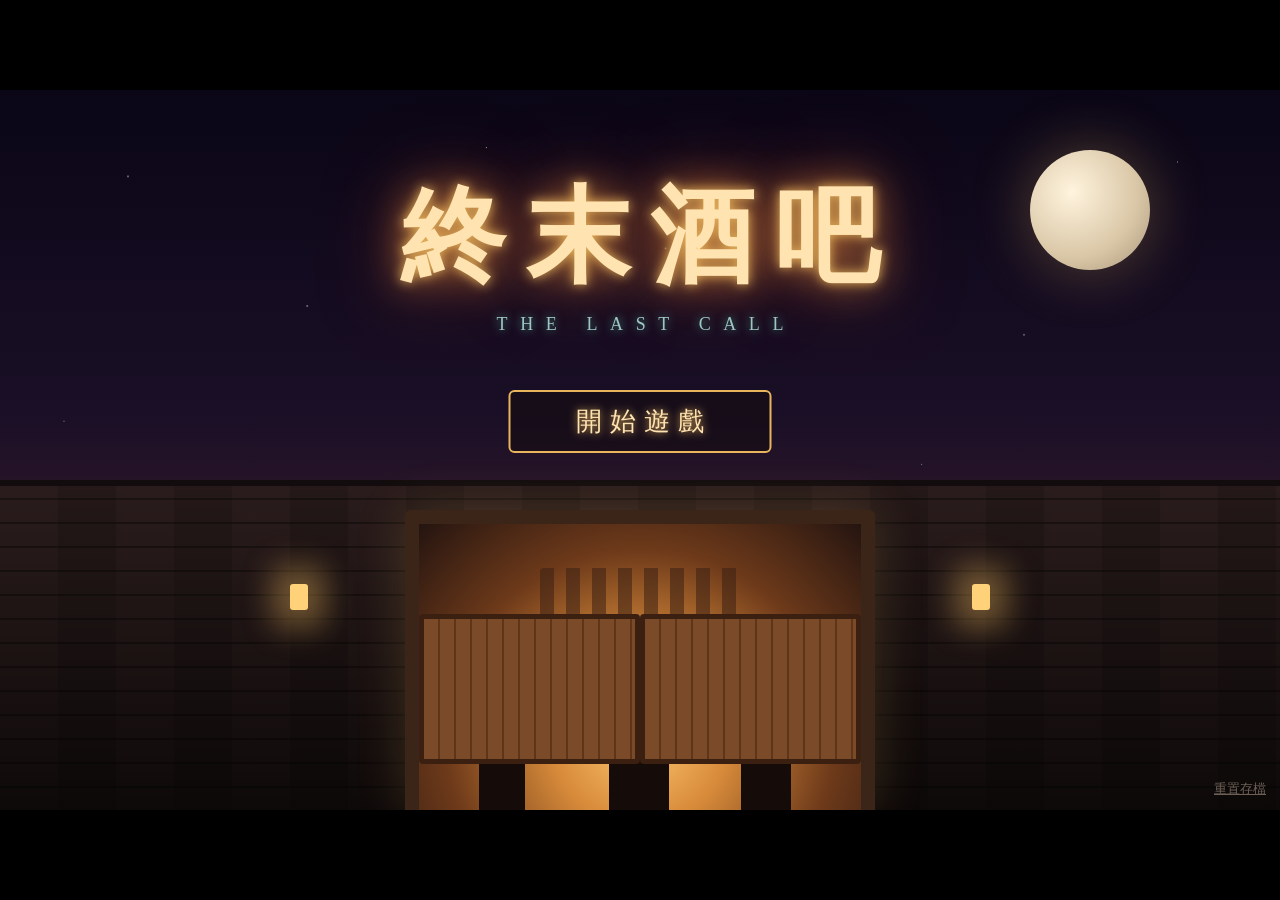
==== index.html @ 1bd06c99 "終末酒吧原型：等距像素酒吧、調酒系統、好感事件流程 - 入口頁（擺盪門板）、開場事件、RPG 風對話系統 - 45 度等距像素酒吧場景（客人走動、入座、閒聊） - 調酒模式：五欄材料 → 風味向量 →" ====
<!doctype html>
<html lang="zh-Hant">
<head>
<meta charset="utf-8">
<meta name="viewport" content="width=device-width, initial-scale=1">
<title>終末酒吧</title>
<link rel="stylesheet" href="style.css">
</head>
<body>
<div id="stage">
  <section class="scene" id="title"></section>
  <section class="scene" id="bar"></section>
  <section class="scene" id="mix"></section>

  <div id="hud">
    <span class="night" id="nightLbl"></span>
    <span class="sp"></span>
    <label class="chk"><input type="checkbox" id="plan"> 企劃模式</label>
    <button class="btn" id="endNight">打烊 ▶</button>
    <button class="btn" id="hudReset">重置存檔</button>
  </div>

  <div id="dlg"></div>
  <div id="result"></div>
  <div id="card"></div>
  <div id="toast"></div>
  <div id="fade"></div>
</div>

<script src="data.js"></script>
<script src="story.js"></script>
<script src="engine.js"></script>
<script src="art.js"></script>
<script src="barscene.js"></script>
<script src="game.js"></script>
</body>
</html>
---- style.css ----
:root{
  --bg:#0d0a12; --ink:#f1e6d8; --mute:#a8978a; --gold:#e8b45c; --amber:#c9803c;
  --good:#7fc48a; --bad:#e0765f; --panel:rgba(18,13,22,.88); --line:rgba(232,180,92,.35);
}
*{box-sizing:border-box;margin:0;padding:0}
html,body{height:100%;background:#000;overflow:hidden;color:var(--ink);
  font-family:"Noto Serif TC","Microsoft JhengHei","PingFang TC",serif;user-select:none}
button{font:inherit;color:inherit;cursor:pointer}
#stage{position:absolute;left:50%;top:50%;width:1280px;height:720px;transform-origin:center;overflow:hidden;background:var(--bg)}
.scene{position:absolute;inset:0;display:none;background-size:cover}
.scene.active{display:block}

/* ================= 人物（CSS 繪製） ================= */
.fig{position:relative;width:110px;height:200px;--skin:#ccc;--hair:#333;--cloth:#555;--acc:#fa0;
  animation:bob 3.2s ease-in-out infinite;filter:drop-shadow(0 6px 6px rgba(0,0,0,.5))}
@keyframes bob{50%{transform:translateY(-3px)}}
.fig .body{position:absolute;bottom:0;left:50%;width:86px;height:106px;transform:translateX(-50%);background:var(--cloth);border-radius:43px 43px 10px 10px;z-index:2}
.fig .chest{position:absolute;left:50%;top:22px;width:30px;height:8px;transform:translateX(-50%);background:var(--acc);border-radius:4px;opacity:.9}
.fig .head{position:absolute;top:36px;left:50%;width:58px;height:62px;transform:translateX(-50%);background:var(--skin);border-radius:50% 50% 46% 46%;z-index:4}
.fig .eye{position:absolute;top:28px;width:6px;height:9px;background:#1b1420;border-radius:50%}
.fig .eye.l{left:15px}.fig .eye.r{right:15px}
.fig .mouth{position:absolute;bottom:11px;left:50%;width:10px;height:5px;border-bottom:2px solid #1b1420;border-radius:0 0 8px 8px;transform:translateX(-50%)}
.fig .hair{position:absolute;top:30px;left:50%;width:66px;height:34px;transform:translateX(-50%);background:var(--hair);border-radius:34px 34px 4px 4px;z-index:5}
.fig .back,.fig .extra{position:absolute;display:none}
.fig.ghost .body{border-radius:43px 43px 0 0;height:118px;opacity:.9;
  clip-path:polygon(0 0,100% 0,100% 86%,83% 100%,66% 86%,50% 100%,33% 86%,17% 100%,0 86%)}
.fig.ghost{filter:drop-shadow(0 0 10px var(--acc))}

.st-long .back{display:block;top:32px;left:50%;width:76px;height:104px;transform:translateX(-50%);background:var(--hair);border-radius:38px 38px 16px 16px;z-index:1}
.st-hood .extra,.st-raven .extra{display:block;top:26px;left:50%;width:80px;height:80px;transform:translateX(-50%);background:var(--cloth);border-radius:50% 50% 40% 40%;z-index:3;box-shadow:inset 0 -6px 0 rgba(0,0,0,.25)}
.st-hood .hair{display:none}
.st-raven .hair{background:#15131b;height:26px}
.st-raven .head{background:#e7ddc9}
.st-raven .eye{background:#f2c94c}
.st-raven .mouth{display:none}
.st-raven .head::after{content:"";position:absolute;left:50%;top:34px;width:0;height:0;border-left:8px solid transparent;border-right:8px solid transparent;border-top:20px solid #e08a2e;transform:translateX(-50%)}
.st-helm .hair{display:none}
.st-helm .extra{display:block;top:30px;left:50%;width:68px;height:50px;transform:translateX(-50%);background:linear-gradient(#9aa2ad,#6b727c);border-radius:34px 34px 6px 6px;z-index:6}
.st-helm .extra::after{content:"";position:absolute;left:10px;right:10px;top:26px;height:5px;background:#14161b;border-radius:3px}
.st-helm .eye{display:none}
.st-witch .extra{display:block;top:-32px;left:50%;width:0;height:0;transform:translateX(-50%);border-left:34px solid transparent;border-right:34px solid transparent;border-bottom:78px solid var(--cloth);z-index:7}
.st-witch .extra::before{content:"";position:absolute;left:-52px;top:70px;width:104px;height:14px;background:var(--cloth);border-radius:50%;filter:brightness(.85)}
.st-witch .extra::after{content:"";position:absolute;left:-18px;top:54px;width:36px;height:7px;background:var(--acc)}
.st-chef .extra{display:block;top:8px;left:50%;width:62px;height:42px;transform:translateX(-50%);background:#f4efe6;border-radius:30px 30px 6px 6px;z-index:7;box-shadow:-18px 6px 0 -4px #f4efe6,18px 6px 0 -4px #f4efe6}
.st-chef .hair{top:42px;height:22px;z-index:5}
.st-keeper .body{background:#f2ece2}
.st-keeper .body::before{content:"";position:absolute;inset:0;background:var(--cloth);border-radius:43px 43px 10px 10px;clip-path:polygon(0 0,34% 0,50% 52%,66% 0,100% 0,100% 100%,0 100%)}
.st-keeper .chest{top:18px;width:14px;height:10px;background:var(--acc);z-index:2;border-radius:3px}
.st-keeper .extra{display:block;top:30px;left:50%;width:66px;height:22px;transform:translateX(-50%);background:var(--hair);border-radius:30px 30px 0 0;z-index:6}
.st-keeper .hair{display:none}
.figimg{height:100%;display:block}

/* ================= 入口頁 ================= */
#title{background:linear-gradient(#0a0616 0%,#1a0f26 45%,#43202e 78%,#6b3326 100%)}
.tw{position:absolute;inset:0;transition:transform 1.1s cubic-bezier(.6,0,.4,1),opacity .6s;transform-origin:50% 88%}
#title.enter .tw{transform:scale(2.6);opacity:0}
.stars{position:absolute;inset:0;background-image:
  radial-gradient(1.5px 1.5px at 10% 12%,#fff8,transparent),radial-gradient(1.5px 1.5px at 24% 30%,#fff8,transparent),
  radial-gradient(1px 1px at 38% 8%,#fff9,transparent),radial-gradient(1.5px 1.5px at 52% 22%,#fff8,transparent),
  radial-gradient(1px 1px at 66% 14%,#fff9,transparent),radial-gradient(1.5px 1.5px at 80% 34%,#fff7,transparent),
  radial-gradient(1px 1px at 92% 10%,#fff9,transparent),radial-gradient(1px 1px at 5% 46%,#fff7,transparent),radial-gradient(1px 1px at 72% 52%,#fff6,transparent)}
.moon{position:absolute;right:130px;top:60px;width:120px;height:120px;border-radius:50%;background:radial-gradient(circle at 35% 35%,#fff4de,#d9c6a6 60%,#a8957a);box-shadow:0 0 60px #e8b45c55}
.ttl{position:absolute;left:0;right:0;top:78px;text-align:center}
.ttl h1{font-size:104px;letter-spacing:.2em;padding-left:.2em;font-weight:900;color:#ffe3b0;
  text-shadow:0 0 12px #e8b45c,0 0 38px #c9803c,0 0 80px #8a2f1f;animation:flick 4s infinite}
@keyframes flick{0%,100%{opacity:1}46%{opacity:1}47%{opacity:.75}48%{opacity:1}52%{opacity:.85}53%{opacity:1}}
.ttl .sub{letter-spacing:.7em;padding-left:.7em;color:#9fc6c0;font-size:18px;margin-top:6px;text-shadow:0 0 10px #4aa79b}
#startBtn{position:absolute;left:50%;top:300px;transform:translateX(-50%);padding:12px 58px;font-size:26px;letter-spacing:.3em;padding-left:calc(58px + .3em);
  background:rgba(20,12,18,.6);border:2px solid var(--gold);border-radius:6px;color:#ffe3b0;text-shadow:0 0 8px #e8b45c;transition:.2s;z-index:3}
#startBtn:hover{background:rgba(232,180,92,.22);box-shadow:0 0 24px #e8b45c88}
#startBtn:disabled{opacity:0;pointer-events:none}
.wall{position:absolute;left:0;right:0;bottom:0;height:330px;
  background:repeating-linear-gradient(0deg,transparent 0 22px,rgba(0,0,0,.35) 22px 24px),
             repeating-linear-gradient(90deg,#2a1c1c 0 58px,#241818 58px 116px);
  border-top:6px solid #120c0e}
.wall::before{content:"";position:absolute;inset:0;background:linear-gradient(#0000,#000a)}
.wlamp{position:absolute;bottom:200px;width:18px;height:26px;background:#ffd27a;border-radius:3px;box-shadow:0 0 30px 18px #e8b45c66}
.frame{position:absolute;left:50%;bottom:0;width:470px;height:300px;transform:translateX(-50%);
  background:#150e0c;border:14px solid #3b2418;border-bottom:none;border-radius:6px 6px 0 0;perspective:900px;overflow:hidden;
  box-shadow:0 0 50px #e8b45c33}
.interior{position:absolute;inset:0;background:
  radial-gradient(ellipse at 50% 75%,#ffc772 0%,#d88b3a 28%,#6e3a1a 62%,#241410 100%)}
.interior::before{content:"";position:absolute;left:50%;top:44px;width:200px;height:90px;transform:translateX(-50%);
  background:repeating-linear-gradient(90deg,#3b2013 0 14px,transparent 14px 26px);opacity:.55;border-radius:4px}
.sil{position:absolute;bottom:0;background:#150b08;border-radius:30px 30px 0 0}
.door{position:absolute;bottom:46px;width:50%;height:150px;z-index:5;
  background:repeating-linear-gradient(90deg,#7b4a28 0 14px,#5e3519 14px 16px);
  border:5px solid #3b2012;border-radius:4px;transition:transform 1s cubic-bezier(.3,1.5,.5,1)}
.door.l{left:0;transform-origin:left center}
.door.r{right:0;transform-origin:right center}
#title.opening .door.l{transform:rotateY(78deg)}
#title.opening .door.r{transform:rotateY(-78deg)}
.rstbtn{position:absolute;right:14px;bottom:12px;font-size:13px;background:none;border:none;color:#6d6055;text-decoration:underline;z-index:3}

/* ================= 酒吧場景 ================= */
#bar{background:linear-gradient(#1b1220,#2a1a24 55%,#1a1016)}
.winwall{position:absolute;left:0;right:0;top:0;height:420px;background:
  repeating-linear-gradient(90deg,rgba(255,255,255,.025) 0 2px,transparent 2px 60px),linear-gradient(#1c1223,#2b1a25)}
.window{position:absolute;left:70px;top:60px;width:210px;height:200px;border:10px solid #3b2418;background:linear-gradient(#2a1a3a,#c46a3a 82%,#f0a24a);box-shadow:inset 0 0 30px #0008,0 0 40px #c46a3a44}
.window::before,.window::after{content:"";position:absolute;background:#3b2418}
.window::before{left:50%;top:0;bottom:0;width:8px;margin-left:-4px}
.window::after{top:50%;left:0;right:0;height:8px;margin-top:-4px}
.shelf{position:absolute;left:360px;right:100px;height:6px;background:#4a2c1a;box-shadow:0 8px 14px #0008}
.shelf .row{position:absolute;bottom:6px;left:0;right:0;display:flex;justify-content:space-around;align-items:flex-end}
.bottle{display:inline-block;width:22px;border-radius:6px 6px 3px 3px;position:relative;opacity:.92;box-shadow:inset -4px 0 0 rgba(255,255,255,.12)}
.bottle::before{content:"";position:absolute;left:7px;top:-13px;width:8px;height:14px;background:inherit;border-radius:3px 3px 0 0}
.lamp{position:absolute;top:0;width:3px;background:#2a2018}
.lamp::after{content:"";position:absolute;left:50%;bottom:-18px;width:44px;height:24px;transform:translateX(-50%);background:#ffd88c;border-radius:22px 22px 6px 6px;box-shadow:0 0 50px 34px #e8b45c55,0 0 120px 70px #c9803c22}
.floor{position:absolute;left:0;right:0;top:420px;bottom:0;background:
  repeating-linear-gradient(90deg,transparent 0 118px,rgba(0,0,0,.28) 118px 120px),linear-gradient(#3a2418,#1c110c)}
.counter{position:absolute;left:70px;right:70px;top:318px;height:100px}
.counter .top{position:absolute;left:-10px;right:-10px;top:0;height:22px;background:linear-gradient(#b0733d,#7a4a26);border-radius:8px;box-shadow:0 6px 12px #000a}
.counter .front{position:absolute;left:0;right:0;top:22px;bottom:0;background:
  repeating-linear-gradient(90deg,#4a2c1a 0 80px,#3b2113 80px 84px);box-shadow:inset 0 10px 14px #0007}
.glass{position:absolute;top:-24px;width:18px;height:24px;background:#cfe4f066;border:1px solid #fff6;border-radius:2px 2px 6px 6px}
.keeper{position:absolute;left:640px;top:318px;transform:translate(-50%,-100%) scale(1.15);transform-origin:bottom center;z-index:1}
.seat{position:absolute;transform:translate(-50%,-100%);transform-origin:bottom center}
.passer{filter:brightness(.55) saturate(.8);cursor:pointer;z-index:4;transition:filter .2s}
.passer:hover{filter:brightness(.75) saturate(.9)}
.table{position:absolute;transform:translateX(-50%);z-index:6}
.table .ttop{width:170px;height:34px;background:radial-gradient(ellipse,#c28a52,#7e5230);border-radius:50%;box-shadow:0 8px 14px #0009}
.table .stem{width:14px;height:60px;margin:0 auto;background:#3a2414}
.candle{position:absolute;left:50%;top:-10px;width:8px;height:14px;transform:translateX(-50%);background:#fff3c8;border-radius:2px;box-shadow:0 0 18px 10px #ffd27a77}
.special{position:absolute;transform:translate(-50%,-100%);transform-origin:bottom center;cursor:pointer;z-index:5}
.special .fig{transition:.2s}
.special:hover .fig{filter:brightness(1.25) drop-shadow(0 0 12px #e8b45c)}
.special .nameplate{position:absolute;left:50%;top:100%;transform:translate(-50%,40px);white-space:nowrap;font-size:15px;background:rgba(10,6,12,.75);border:1px solid var(--line);padding:2px 14px;border-radius:4px;z-index:9;pointer-events:none}
.bubble{position:absolute;left:50%;top:-34px;transform:translateX(-50%);min-width:48px;height:34px;padding:0 12px;background:#f6efe2;color:#2a2018;border-radius:18px;font-weight:900;font-size:22px;line-height:34px;text-align:center;animation:bub 1.6s ease-in-out infinite;box-shadow:0 3px 8px #0008;z-index:9}
.bubble::after{content:"";position:absolute;left:50%;bottom:-8px;margin-left:-6px;border:6px solid transparent;border-top-color:#f6efe2;border-bottom:none}
.bubble.ev{background:var(--gold);color:#3a1a05;font-size:26px;box-shadow:0 0 22px #e8b45c}
.bubble.ev::after{border-top-color:var(--gold)}
@keyframes bub{50%{transform:translate(-50%,-6px)}}
.say{position:absolute;transform:translate(-50%,-100%);background:#f6efe2;color:#2a2018;padding:7px 14px;border-radius:10px;font-size:15px;white-space:nowrap;z-index:20;box-shadow:0 3px 10px #000a;animation:pop .25s}
@keyframes pop{from{transform:translate(-50%,-90%);opacity:0}}
#hud{position:absolute;left:0;right:0;top:0;height:52px;z-index:30;display:none;align-items:center;padding:0 18px;gap:12px;
  background:linear-gradient(#000b,#0000)}
#hud.on{display:flex}
#hud .sp{flex:1}
#hud .night{font-size:22px;color:var(--gold);letter-spacing:.15em}
.btn{background:rgba(24,16,26,.85);border:1px solid var(--line);border-radius:6px;padding:6px 16px;font-size:15px}
.btn:hover{border-color:var(--gold);background:rgba(232,180,92,.16)}
.btn:disabled{opacity:.4;cursor:not-allowed}
.btn.primary{background:var(--amber);border-color:var(--gold);color:#1a0d04;font-weight:700}
.btn.primary:hover{background:var(--gold)}
label.chk{font-size:14px;color:var(--mute);display:flex;align-items:center;gap:6px;cursor:pointer}
.pill{position:absolute;left:50%;bottom:6px;transform:translateX(-50%);background:rgba(10,6,12,.78);border:1px solid var(--line);padding:5px 18px;border-radius:99px;font-size:14px;color:var(--mute);z-index:9}
.closeBtn{position:absolute;right:22px;bottom:16px;z-index:12}

/* ================= 調酒模式 ================= */
#mix{background:linear-gradient(#150d1c,#2a1a24 60%,#1a1016)}
#mix .mwall{position:absolute;left:0;right:0;top:0;height:560px;background:
  repeating-linear-gradient(90deg,rgba(255,255,255,.03) 0 2px,transparent 2px 80px),radial-gradient(ellipse at 50% 30%,#4a2a30 0,#1c1220 70%);filter:blur(.5px)}
#mix .mcounter{position:absolute;left:0;right:0;bottom:0;height:180px;background:linear-gradient(#b0733d 0,#7a4a26 16px,#3b2113 17px,#24140c 100%);box-shadow:0 -10px 30px #000a}
#mix .guestfig{position:absolute;left:640px;top:572px;transform:translate(-50%,-100%) scale(1.75);transform-origin:bottom center;z-index:2}
.moodbub{position:absolute;left:640px;top:70px;transform:translateX(-50%);background:#f6efe2;color:#2a2018;padding:9px 22px;border-radius:16px;font-size:18px;font-weight:700;z-index:5;box-shadow:0 4px 12px #000a}
.moodbub::after{content:"";position:absolute;left:50%;bottom:-10px;margin-left:-9px;border:9px solid transparent;border-top-color:#f6efe2;border-bottom:none}
.panel{position:absolute;background:var(--panel);border:1px solid var(--line);border-radius:12px;padding:14px 16px;z-index:6;backdrop-filter:blur(3px)}
.panel h3{font-size:15px;color:var(--gold);letter-spacing:.12em;margin-bottom:8px;font-weight:700}
#info{left:20px;top:62px;width:290px;bottom:20px;overflow:hidden}
#pick{right:20px;top:62px;width:360px;bottom:20px;overflow-y:auto}
.iname{font-size:30px;font-weight:900;letter-spacing:.1em}
.ijob{color:var(--mute);font-size:14px;margin-bottom:8px}
.sect{margin-top:10px;padding-top:8px;border-top:1px dashed #ffffff1f}
.tag{display:inline-block;font-size:12px;padding:1px 9px;border-radius:99px;margin:2px 3px 2px 0;background:#00000055;border:1px solid #ffffff22;color:var(--mute)}
.tag.like{color:var(--good);border-color:#7fc48a66}.tag.hate{color:var(--bad);border-color:#e0765f66}
.affbar{position:relative;height:14px;background:#000a;border-radius:99px;margin:8px 0 22px;border:1px solid #ffffff22}
.affbar i{position:absolute;left:0;top:0;bottom:0;border-radius:99px;background:linear-gradient(90deg,#c9803c,#ffd27a);transition:width .8s}
.affbar b{position:absolute;top:-3px;width:2px;height:20px;background:#ffffff55}
.affbar span{position:absolute;top:20px;font-size:10px;color:var(--mute);transform:translateX(-50%)}
.evrow{font-size:13px;padding:2px 0;color:var(--mute)}
.evrow.done{color:var(--good)}.evrow.new{color:var(--gold);font-weight:700}
.slot{margin-bottom:12px}
.slot .lb{font-size:13px;color:var(--mute);margin-bottom:5px}.slot .lb b{color:var(--ink);font-size:15px}
.chips{display:flex;flex-wrap:wrap;gap:6px}
.chip{padding:4px 10px;border-radius:8px;background:rgba(255,255,255,.06);border:1px solid #ffffff22;font-size:14px;cursor:pointer}
.chip:hover{border-color:var(--amber)}
.chip.on{background:#c9803c40;border-color:var(--gold);color:var(--gold)}
#prev{left:340px;right:400px;bottom:18px;height:176px;display:flex;gap:18px;align-items:center;z-index:7}
#prev .pl{width:200px;text-align:center}
#prev .pname{font-size:22px;font-weight:900;color:var(--gold);min-height:30px}
#prev .badge{display:inline-block;font-size:12px;padding:0 9px;border-radius:99px;background:#e8b45c22;color:var(--gold);border:1px solid #e8b45c66;margin-top:2px}
#prev .qn{font-size:13px;color:var(--mute);margin-top:6px}#prev .qn b{font-size:24px;color:var(--gold)}
#prev .pbars{flex:1}
.frow{display:grid;grid-template-columns:54px 1fr 28px;align-items:center;gap:6px;font-size:13px;margin:3px 0}
.track{position:relative;height:10px;background:#000a;border-radius:99px}
.track .fill{position:absolute;left:0;top:0;bottom:0;border-radius:99px;background:linear-gradient(90deg,#8a5a2b,#e8b45c);transition:width .3s}
.track .mk{position:absolute;top:-3px;bottom:-3px;width:3px;background:#7fc4e8;border-radius:2px;box-shadow:0 0 5px #7fc4e8}
#prev .go{width:130px}
#prev .go .btn{width:100%;padding:12px 0;font-size:17px}
#prev .left{font-size:12px;color:var(--mute);margin-top:6px;text-align:center}
.planbox{font-size:12px;color:#7fc4e8;margin-top:4px}
.empty{color:var(--mute);text-align:center;width:100%}

/* ================= 對話系統 ================= */
#dlg{position:absolute;inset:0;z-index:50;display:none}
#dlg.show{display:block}
#dlg .dbg{position:absolute;inset:0;background:rgba(6,3,10,.5)}
#dlg.dark .dbg{background:radial-gradient(ellipse at 50% 60%,#3a2230 0,#0b0710 75%)}
#dlg.clear .dbg{background:transparent}
.dfig{position:absolute;bottom:170px;transform-origin:bottom center;transition:.25s;z-index:1}
.dfig.left{left:300px;transform:scale(2.3)}
.dfig.right{left:900px;transform:scale(1.8)}
.dfig.center{left:600px;transform:scale(2.2)}
.dfig.dim{filter:brightness(.45)}
.dfig .fig{animation:none}
.dtitle{position:absolute;left:0;right:0;top:250px;text-align:center;opacity:0;transition:opacity .5s;pointer-events:none}
.dtitle.on{opacity:1}
.dtitle small{display:block;letter-spacing:.5em;color:var(--mute);font-size:16px}
.dtitle h2{font-size:56px;letter-spacing:.2em;color:#ffe3b0;text-shadow:0 0 20px #e8b45c;margin-top:8px}
.dbox{position:absolute;left:90px;right:90px;bottom:28px;height:158px;background:rgba(10,6,14,.93);border:2px solid var(--gold);border-radius:14px;padding:26px 34px 14px;z-index:3;box-shadow:0 0 30px #000}
.dname{position:absolute;left:30px;top:-18px;background:var(--amber);color:#1a0d04;font-weight:900;font-size:20px;padding:2px 22px;border-radius:6px;letter-spacing:.1em}
.dname:empty{display:none}
.dtext{font-size:25px;line-height:1.65;letter-spacing:.04em}
.dtext.sys{color:#b9a98f;font-style:italic;text-align:center;padding-top:10px}
.darrow{position:absolute;right:26px;bottom:10px;color:var(--gold);animation:blink 1s infinite;opacity:0}
@keyframes blink{50%{transform:translateY(4px)}}
.dskip{position:absolute;right:20px;top:64px;z-index:4;background:rgba(0,0,0,.5);border:1px solid #fff3;color:var(--mute);border-radius:6px;padding:4px 12px;font-size:13px}

/* ================= 結算與提示 ================= */
#result{position:absolute;inset:0;z-index:60;background:rgba(0,0,0,.6);display:none;align-items:center;justify-content:center}
#result.show{display:flex}
.rcard{width:520px;background:#150f1a;border:2px solid var(--gold);border-radius:16px;padding:26px 30px;text-align:center;box-shadow:0 0 50px #e8b45c33}
.rcard .rname{font-size:30px;font-weight:900;color:var(--gold)}
.rstars{font-size:40px;letter-spacing:8px;color:var(--gold);margin:6px 0}
.rtier{font-size:22px;font-weight:700}
.rscore{color:var(--mute);font-size:14px}
.rgain{font-size:20px;margin:12px 0 4px}
.rnew{background:#e8b45c22;border:1px solid var(--gold);color:var(--gold);border-radius:8px;padding:8px;margin-top:10px;font-weight:700}
.rbtns{display:flex;gap:12px;justify-content:center;margin-top:18px}
#card{position:absolute;inset:0;z-index:80;background:#05030a;display:none;flex-direction:column;align-items:center;justify-content:center;opacity:0;transition:opacity .6s}
#card.show{display:flex}#card.in{opacity:1}
#card h2{font-size:64px;letter-spacing:.3em;color:#ffe3b0;text-shadow:0 0 24px #e8b45c}
#card p{color:var(--mute);letter-spacing:.3em;margin-top:10px}
#fade{position:absolute;inset:0;background:#000;opacity:0;pointer-events:none;z-index:70;transition:opacity .45s}
#fade.on{opacity:1;pointer-events:auto}
#toast{position:absolute;left:50%;bottom:70px;transform:translateX(-50%);background:rgba(10,6,12,.9);border:1px solid var(--line);padding:8px 20px;border-radius:8px;z-index:90;display:none}
.neg{color:var(--bad)}.pos{color:var(--good)}
.candle{left:82% !important}
#dlg.show{animation:dfade .5s}
@keyframes dfade{from{opacity:0}}

/* ===== 等距像素酒吧 ===== */
#bar.isobar{background:#080a11}
.isocv{position:absolute;left:0;top:0;width:1280px;height:720px;image-rendering:pixelated;image-rendering:crisp-edges;image-rendering:pixelated}
.ents{position:absolute;inset:0;pointer-events:none}
.ent{position:absolute;width:52px;height:120px;cursor:pointer;pointer-events:auto}
.ent.k-keeper,.ent.k-waiter,.ent.k-passer{cursor:default}
.ent .bubble{top:-4px}
.ent .nameplate{position:absolute;left:50%;top:118px;transform:translateX(-50%);white-space:nowrap;font-size:14px;background:rgba(10,6,12,.82);border:1px solid var(--line);padding:1px 12px;border-radius:4px;pointer-events:none}
.ent .say{position:absolute;left:50%;top:-6px;transform:translate(-50%,-100%);animation:none;font-size:14px;padding:5px 11px;border-radius:8px;z-index:12;pointer-events:none}
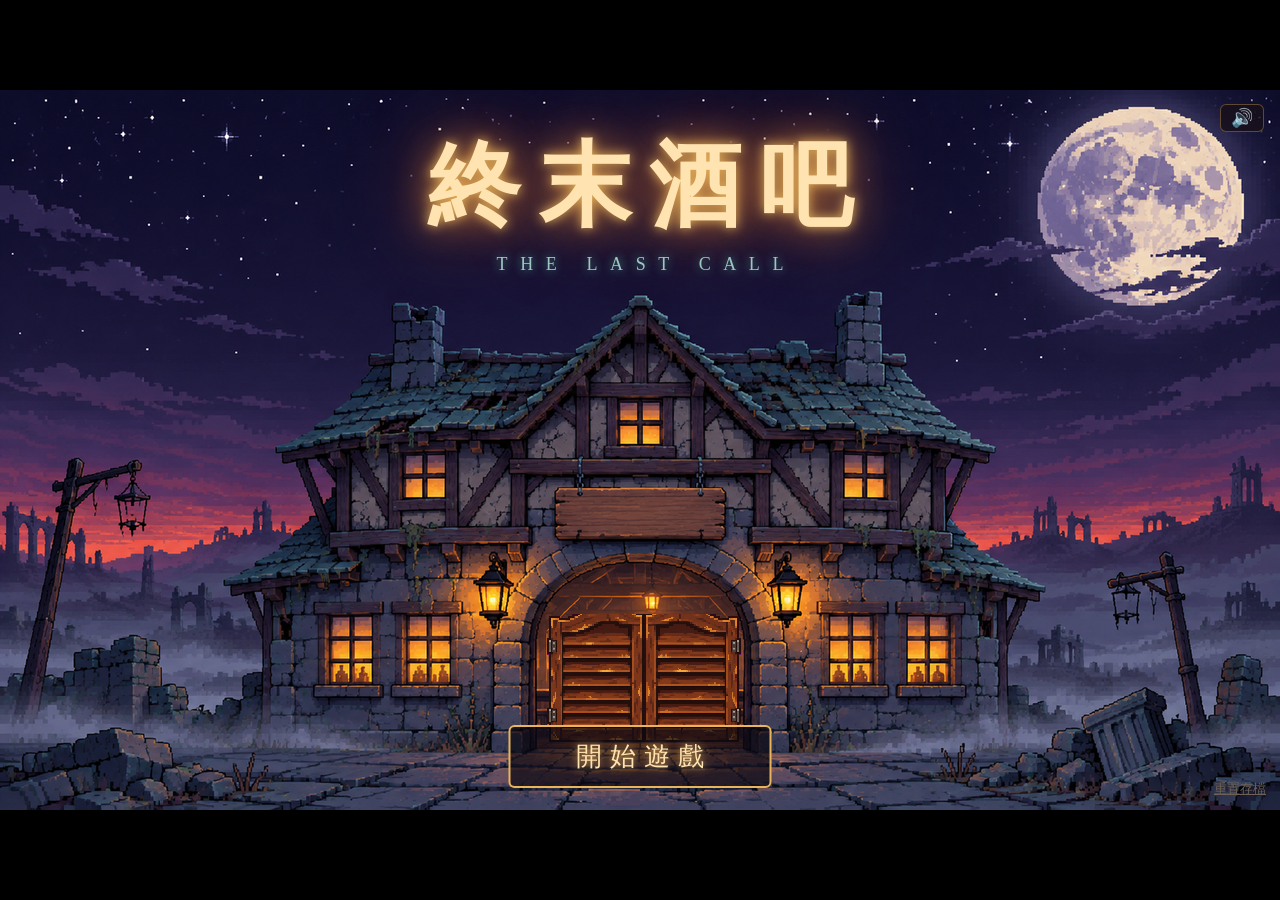
==== commit d2cc3819: "加入 BGM 與合成音效 - BGM：Suno 生成的〈Threshold Between Worlds〉放進 audio/，循環播放，對話期間自動壓低 - 音效：以 WebAudio 合成 21 種" ====
--- a/index.html
+++ b/index.html
@@ -15,6 +15,7 @@
   <div id="hud">
     <span class="night" id="nightLbl"></span>
     <span class="sp"></span>
+    <button class="btn audio-btn" id="audioBtn" title="聲音">🔊</button>
     <label class="chk"><input type="checkbox" id="plan"> 企劃模式</label>
     <button class="btn" id="endNight">打烊 ▶</button>
     <button class="btn" id="hudReset">重置存檔</button>
@@ -32,6 +33,7 @@
 <script src="engine.js"></script>
 <script src="art.js"></script>
 <script src="barscene.js"></script>
+<script src="audio.js"></script>
 <script src="game.js"></script>
 </body>
 </html>
--- a/style.css
+++ b/style.css
@@ -245,6 +245,50 @@
 .ents{position:absolute;inset:0;pointer-events:none}
 .ent{position:absolute;width:52px;height:120px;cursor:pointer;pointer-events:auto}
 .ent.k-keeper,.ent.k-waiter,.ent.k-passer{cursor:default}
-.ent .bubble{top:-4px}
-.ent .nameplate{position:absolute;left:50%;top:118px;transform:translateX(-50%);white-space:nowrap;font-size:14px;background:rgba(10,6,12,.82);border:1px solid var(--line);padding:1px 12px;border-radius:4px;pointer-events:none}
-.ent .say{position:absolute;left:50%;top:-6px;transform:translate(-50%,-100%);animation:none;font-size:14px;padding:5px 11px;border-radius:8px;z-index:12;pointer-events:none}
+.ent .bubble{top:auto !important;bottom:100%;margin-bottom:6px}
+.ent .nameplate{position:absolute;left:50%;top:100%;margin-top:6px;transform:translateX(-50%);white-space:nowrap;font-size:14px;background:rgba(10,6,12,.82);border:1px solid var(--line);padding:1px 12px;border-radius:4px;pointer-events:none}
+.ent .say{position:absolute;left:50%;top:auto;bottom:100%;margin-bottom:6px;transform:translateX(-50%);animation:none;font-size:14px;padding:5px 11px;border-radius:8px;z-index:12;pointer-events:none}
+
+/* ===== 立繪（真圖）尺寸 ===== */
+.figimg{display:block;width:auto;max-width:none}
+.dfig:has(.figimg){transform:none !important}
+.dfig.left:has(.figimg){left:110px;bottom:-250px}
+.dfig.right:has(.figimg){left:800px;bottom:-250px}
+.dfig.center:has(.figimg){left:505px;bottom:-250px}
+.dfig .figimg{height:900px}
+.dfig.dim .figimg{filter:brightness(.5)}
+/* 調酒模式：半身立繪；下緣在吧台檯面遠端邊緣（背景圖約 68% 高度）直接被遮住，看起來坐在吧台後面 */
+#mix.has-img .mwall,#mix.has-img .mcounter{display:none}
+.guestfig:has(.figimg){top:118px !important;width:560px;height:376px;overflow:hidden;transform:translateX(-50%) !important;display:flex;justify-content:center}
+.guestfig .figimg{height:760px;flex:none}
+
+/* ===== 入口頁（正式美術版） ===== */
+#title .tw.art{background-size:100% 100%;background-repeat:no-repeat;transform-origin:50% 76%}
+#title .tw.art .ttl{top:34px}
+#title .tw.art .ttl h1{font-size:92px}
+.doorway{position:absolute;left:547px;top:524px;width:194px;height:128px;perspective:700px;z-index:2}
+.doorway .door{position:absolute;top:0;width:50%;height:100%;border:none;border-radius:0;background:none;image-rendering:pixelated;
+  transition:transform 1s cubic-bezier(.3,1.5,.5,1)}
+.doorway .door.l{left:0;transform-origin:left center}
+.doorway .door.r{right:0;transform-origin:right center}
+#title.opening .doorway .door.l{transform:rotateY(78deg)}
+#title.opening .doorway .door.r{transform:rotateY(-78deg)}
+#title .tw.art #startBtn{top:auto;bottom:22px;background:rgba(10,8,18,.7)}
+
+/* 事件標題：永遠在立繪之上；顯示標題時立繪先隱藏，之後淡入 */
+.dtitle{z-index:8}
+.dtitle h2{text-shadow:0 0 22px #e8b45c,0 2px 10px #000}
+#dlg.titling .dfig{opacity:0}
+.dfig{transition:opacity .7s,filter .25s}
+
+/* ===== 聲音控制 ===== */
+.audio-btn{padding:4px 10px;font-size:18px;line-height:1}
+.title-audio{position:absolute;right:16px;top:14px;z-index:6}
+#audioPanel{position:absolute;width:210px;z-index:95;display:none;background:rgba(14,10,20,.96);border:1px solid var(--line);border-radius:10px;padding:12px 14px;box-shadow:0 6px 24px #000a}
+#audioPanel.on{display:block}
+#audioPanel h4{font-size:14px;color:var(--gold);letter-spacing:.2em;margin-bottom:8px}
+#audioPanel label{display:flex;align-items:center;justify-content:space-between;gap:10px;font-size:14px;margin:7px 0;color:var(--ink)}
+#audioPanel input[type=range]{width:120px;accent-color:#e8b45c}
+#audioPanel label.chk{justify-content:flex-start;color:var(--mute)}
+#prev.shaking{animation:shk .11s infinite}
+@keyframes shk{0%,100%{transform:translate(0,0)}25%{transform:translate(-2px,1px)}50%{transform:translate(2px,-1px)}75%{transform:translate(-1px,-1px)}}
